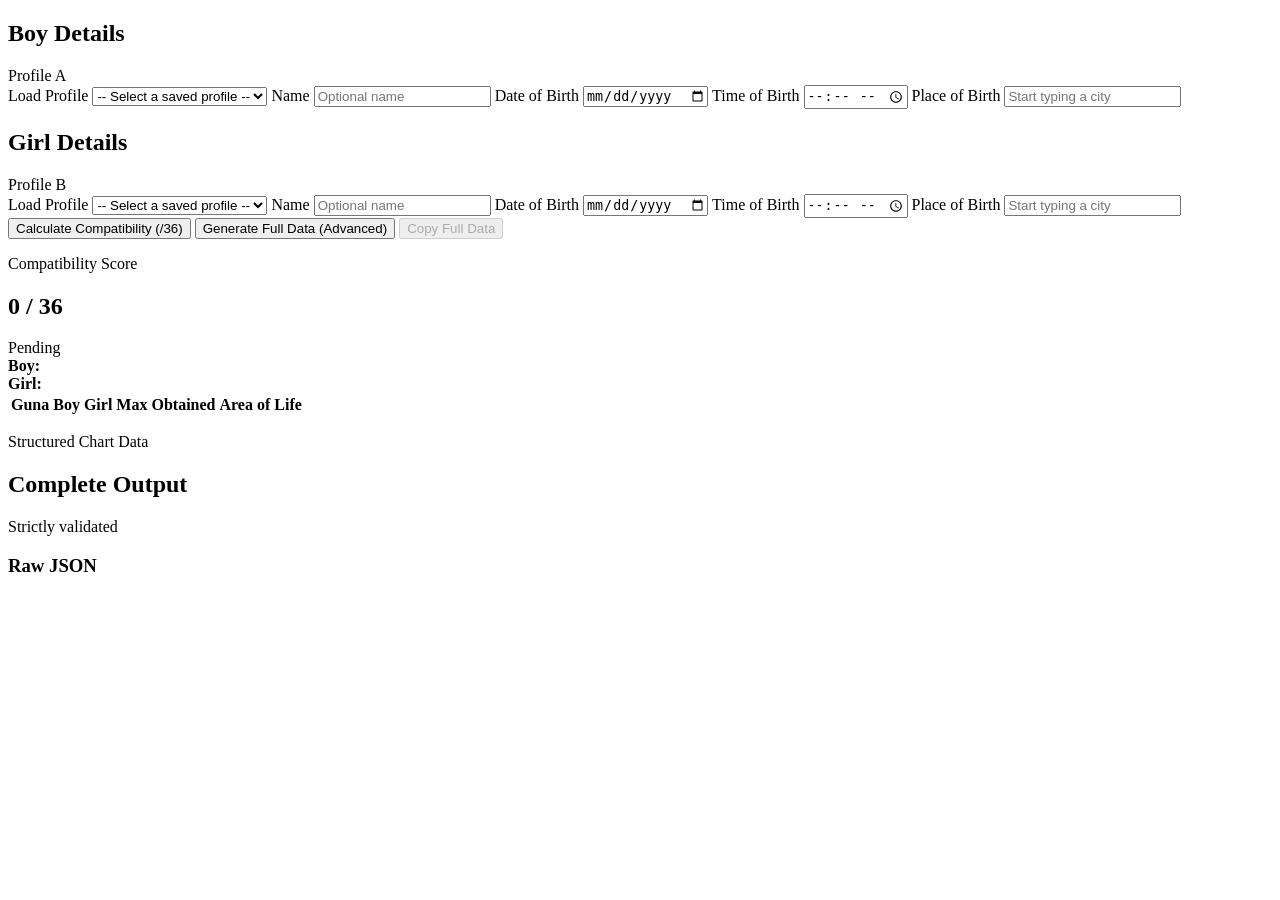
==== frontend/index.html @ 0ae7b87c "feat: implement Guna Milan compatibility engine and initialize backend services and frontend structu" ====
<!DOCTYPE html>
<html lang="en">
  <head>
    <meta charset="UTF-8" />
    <meta name="viewport" content="width=device-width, initial-scale=1.0" />
    <title>Kundali Compatibility Engine</title>
    <link rel="stylesheet" href="/assets/style.css" />
  </head>
  <body>
    <main class="page-shell">
      <section class="hero hidden">
      </section>

      <section class="grid-two">
        <article class="card person-card" data-person="boy">
          <div class="card-header">
            <h2>Boy Details</h2>
            <span class="pill">Profile A</span>
          </div>
          <label class="profile-select-field">
            <span>Load Profile</span>
            <select id="boy-profile-select">
              <option value="">-- Select a saved profile --</option>
            </select>
          </label>
          <label>
            <span>Name</span>
            <input type="text" id="boy-name" placeholder="Optional name" />
          </label>
          <label>
            <span>Date of Birth</span>
            <input type="date" id="boy-dob" required />
          </label>
          <label>
            <span>Time of Birth</span>
            <input type="time" id="boy-time" required />
          </label>
          <label class="place-field">
            <span>Place of Birth</span>
            <input type="text" id="boy-place" autocomplete="off" placeholder="Start typing a city" required />
            <div class="suggestions hidden" id="boy-suggestions"></div>
          </label>
        </article>

        <article class="card person-card" data-person="girl">
          <div class="card-header">
            <h2>Girl Details</h2>
            <span class="pill">Profile B</span>
          </div>
          <label class="profile-select-field">
            <span>Load Profile</span>
            <select id="girl-profile-select">
              <option value="">-- Select a saved profile --</option>
            </select>
          </label>
          <label>
            <span>Name</span>
            <input type="text" id="girl-name" placeholder="Optional name" />
          </label>
          <label>
            <span>Date of Birth</span>
            <input type="date" id="girl-dob" required />
          </label>
          <label>
            <span>Time of Birth</span>
            <input type="time" id="girl-time" required />
          </label>
          <label class="place-field">
            <span>Place of Birth</span>
            <input type="text" id="girl-place" autocomplete="off" placeholder="Start typing a city" required />
            <div class="suggestions hidden" id="girl-suggestions"></div>
          </label>
        </article>
      </section>

      <section class="card actions-card">
        <div class="button-row">
          <button id="calculate-btn" class="primary">Calculate Compatibility (/36)</button>
          <button id="full-data-btn" class="secondary">Generate Full Data (Advanced)</button>
          <button id="copy-btn" class="ghost" disabled>Copy Full Data</button>
        </div>
        <p id="status-message" class="status-message"></p>
      </section>

      <section id="compatibility-panel" class="card hidden">
        <div class="panel-header">
          <div>
            <p class="eyebrow">Compatibility Score</p>
            <h2 id="score-heading">0 / 36</h2>
          </div>
          <span id="verdict-pill" class="verdict-pill">Pending</span>
        </div>
        <div class="progress-track">
          <div id="score-progress" class="progress-bar"></div>
        </div>
        <div id="meta-summary-grid" class="meta-summary-grid hidden">
          <div class="meta-column" data-person="boy">
            <strong>Boy:</strong> <span id="boy-meta-text"></span>
          </div>
          <div class="meta-column" data-person="girl">
            <strong>Girl:</strong> <span id="girl-meta-text"></span>
          </div>
        </div>
        <div id="compatibility-warnings" class="warning-stack"></div>
        <div class="table-wrapper">
          <table>
            <thead>
              <tr>
                <th>Guna</th>
                <th>Boy</th>
                <th>Girl</th>
                <th>Max</th>
                <th>Obtained</th>
                <th>Area of Life</th>
              </tr>
            </thead>
            <tbody id="breakdown-body"></tbody>
          </table>
        </div>
      </section>

      <section id="full-data-panel" class="card hidden">
        <div class="panel-header">
          <div>
            <p class="eyebrow">Structured Chart Data</p>
            <h2>Complete Output</h2>
          </div>
          <span class="pill">Strictly validated</span>
        </div>
        <div id="full-data-content" class="result-grid"></div>
        <div class="json-preview">
          <div class="panel-header compact">
            <h3>Raw JSON</h3>
          </div>
          <pre id="json-output"></pre>
        </div>
      </section>
    </main>

    <script src="/assets/app.js" defer></script>
  </body>
</html>
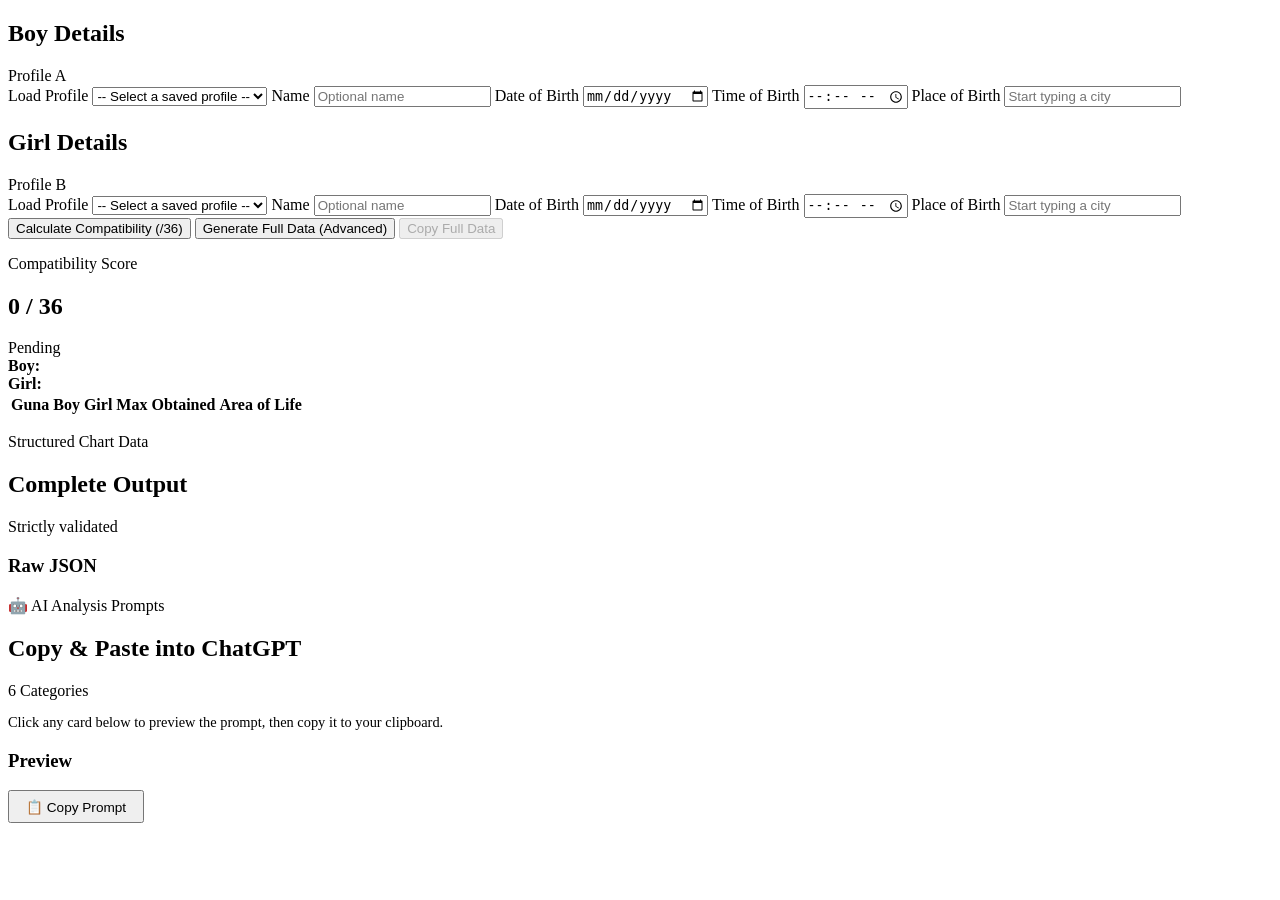
==== commit 6cc7a83c: "feat: implement AI prompt generator panel for automated Vedic astrology analysis" ====
--- a/frontend/index.html
+++ b/frontend/index.html
@@ -135,6 +135,25 @@
           <pre id="json-output"></pre>
         </div>
       </section>
+
+      <section id="ai-prompts-panel" class="card hidden">
+        <div class="panel-header">
+          <div>
+            <p class="eyebrow">🤖 AI Analysis Prompts</p>
+            <h2>Copy &amp; Paste into ChatGPT</h2>
+          </div>
+          <span class="pill">6 Categories</span>
+        </div>
+        <p class="muted" style="margin-bottom:1rem;font-size:0.9rem;">Click any card below to preview the prompt, then copy it to your clipboard.</p>
+        <div id="prompt-cards-grid" class="prompt-grid"></div>
+        <div id="prompt-preview-container" class="prompt-preview-container hidden">
+          <div class="prompt-preview-header">
+            <h3 id="prompt-preview-title">Preview</h3>
+            <button id="prompt-copy-btn" class="primary" style="padding:0.4rem 1rem;font-size:0.85rem;">📋 Copy Prompt</button>
+          </div>
+          <pre id="prompt-preview-text" class="prompt-preview-text"></pre>
+        </div>
+      </section>
     </main>
 
     <script src="/assets/app.js" defer></script>
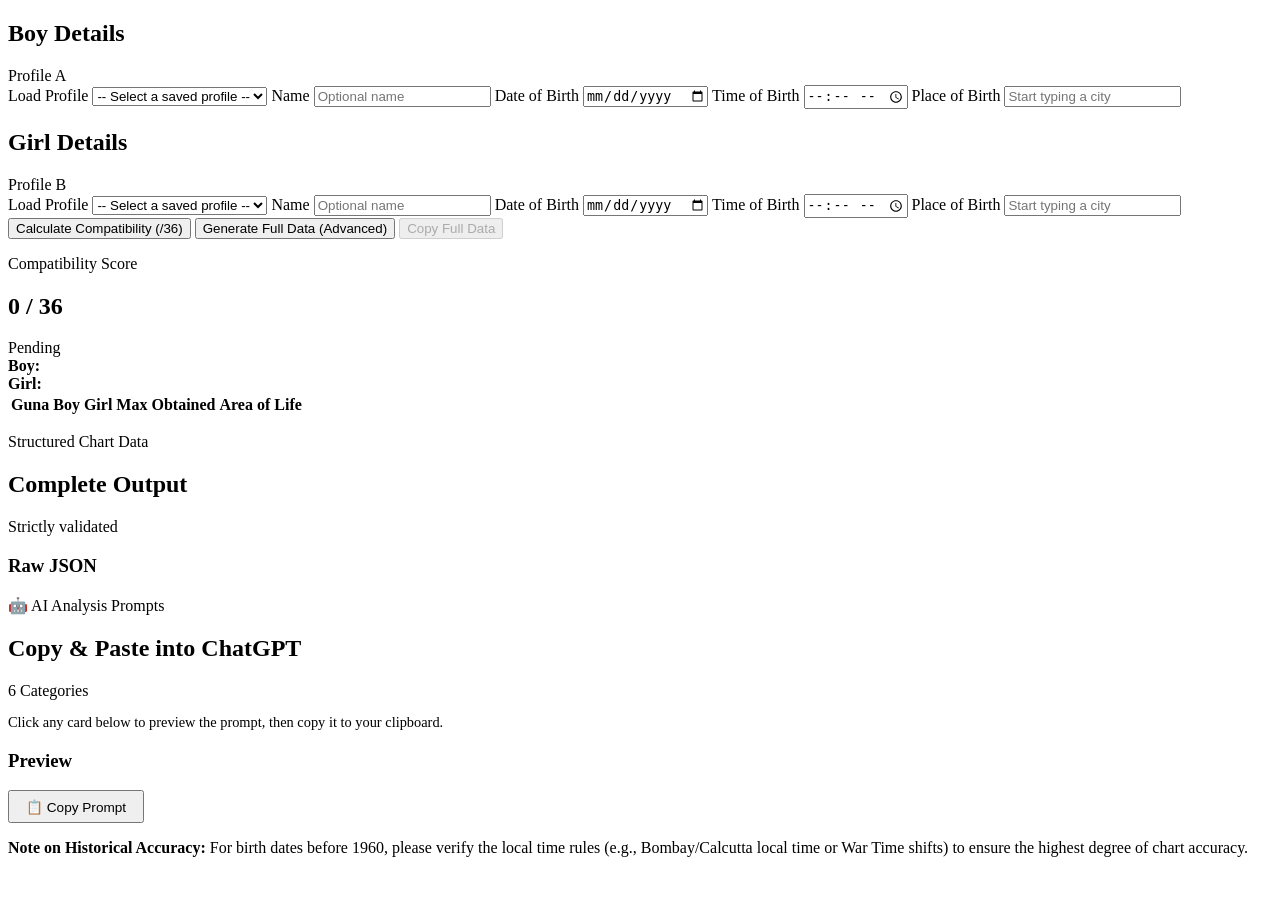
==== commit f9a43fbe: "feat: implement historical timezone resolution by passing birth timestamps to Google APIs and add ac" ====
--- a/frontend/index.html
+++ b/frontend/index.html
@@ -154,6 +154,9 @@
           <pre id="prompt-preview-text" class="prompt-preview-text"></pre>
         </div>
       </section>
+      <footer class="footer-disclaimer">
+        <p><strong>Note on Historical Accuracy:</strong> For birth dates before 1960, please verify the local time rules (e.g., Bombay/Calcutta local time or War Time shifts) to ensure the highest degree of chart accuracy.</p>
+      </footer>
     </main>
 
     <script src="/assets/app.js" defer></script>
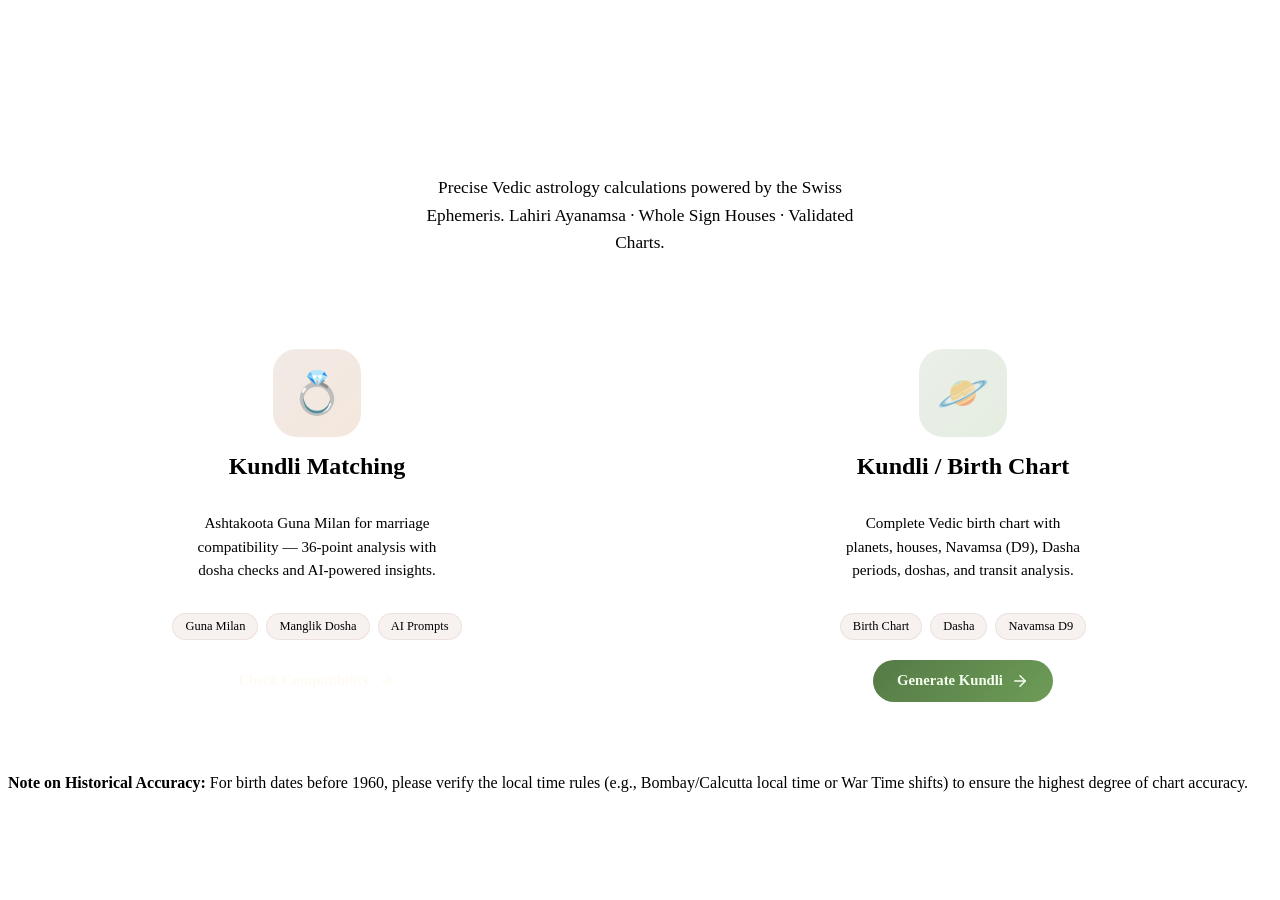
==== commit 717f27f5: "feat: implement single-person chart generation and add landing page for individual and compatibility" ====
--- a/frontend/index.html
+++ b/frontend/index.html
@@ -3,162 +3,230 @@
   <head>
     <meta charset="UTF-8" />
     <meta name="viewport" content="width=device-width, initial-scale=1.0" />
-    <title>Kundali Compatibility Engine</title>
+    <title>Kundali Engine — Vedic Astrology Tools</title>
+    <meta name="description" content="Professional Vedic astrology tools: Kundli Matching (Guna Milan) and Birth Chart (Kundli) generation with precise calculations." />
     <link rel="stylesheet" href="/assets/style.css" />
+    <style>
+      .landing-hero {
+        text-align: center;
+        padding: 48px 24px 20px;
+      }
+
+      .landing-hero h1 {
+        font-size: clamp(2rem, 5vw, 3.4rem);
+        line-height: 1.08;
+        margin-bottom: 14px;
+        background: linear-gradient(135deg, var(--primary-deep) 0%, var(--primary) 40%, #c47d42 100%);
+        -webkit-background-clip: text;
+        -webkit-text-fill-color: transparent;
+        background-clip: text;
+      }
+
+      .landing-hero p {
+        color: var(--muted);
+        font-size: 1.08rem;
+        max-width: 52ch;
+        margin: 0 auto;
+        line-height: 1.6;
+      }
+
+      .feature-grid {
+        display: grid;
+        grid-template-columns: repeat(2, minmax(0, 1fr));
+        gap: 28px;
+        margin-top: 36px;
+        margin-bottom: 40px;
+      }
+
+      .feature-card {
+        background: var(--surface);
+        border: 1px solid var(--line);
+        border-radius: var(--radius);
+        box-shadow: var(--shadow);
+        backdrop-filter: blur(18px);
+        padding: 36px 28px 32px;
+        text-align: center;
+        text-decoration: none;
+        color: inherit;
+        transition: transform 260ms cubic-bezier(0.22, 1, 0.36, 1),
+                    box-shadow 260ms cubic-bezier(0.22, 1, 0.36, 1),
+                    border-color 260ms ease;
+        display: flex;
+        flex-direction: column;
+        align-items: center;
+        gap: 16px;
+        position: relative;
+        overflow: hidden;
+      }
+
+      .feature-card::before {
+        content: '';
+        position: absolute;
+        inset: 0;
+        background: radial-gradient(circle at 50% 0%, rgba(141, 79, 45, 0.06), transparent 70%);
+        opacity: 0;
+        transition: opacity 300ms ease;
+      }
+
+      .feature-card:hover {
+        transform: translateY(-6px);
+        box-shadow: 0 32px 60px rgba(84, 52, 32, 0.18);
+        border-color: rgba(141, 79, 45, 0.28);
+      }
+
+      .feature-card:hover::before {
+        opacity: 1;
+      }
+
+      .feature-icon {
+        width: 88px;
+        height: 88px;
+        border-radius: 24px;
+        display: flex;
+        align-items: center;
+        justify-content: center;
+        font-size: 2.6rem;
+        position: relative;
+        z-index: 1;
+      }
+
+      .feature-card:nth-child(1) .feature-icon {
+        background: linear-gradient(135deg, rgba(141, 79, 45, 0.12) 0%, rgba(196, 125, 66, 0.18) 100%);
+      }
+
+      .feature-card:nth-child(2) .feature-icon {
+        background: linear-gradient(135deg, rgba(85, 122, 70, 0.12) 0%, rgba(110, 156, 87, 0.18) 100%);
+      }
+
+      .feature-card h2 {
+        font-size: 1.5rem;
+        margin: 0;
+        position: relative;
+        z-index: 1;
+      }
+
+      .feature-desc {
+        color: var(--muted);
+        font-size: 0.95rem;
+        line-height: 1.55;
+        max-width: 32ch;
+        position: relative;
+        z-index: 1;
+      }
+
+      .feature-cta {
+        display: inline-flex;
+        align-items: center;
+        gap: 8px;
+        padding: 12px 24px;
+        border-radius: 999px;
+        font-size: 0.92rem;
+        font-weight: 600;
+        margin-top: 4px;
+        transition: transform 200ms ease, box-shadow 200ms ease;
+        position: relative;
+        z-index: 1;
+      }
+
+      .feature-card:nth-child(1) .feature-cta {
+        background: linear-gradient(135deg, var(--primary) 0%, #b66b42 100%);
+        color: #fffaf2;
+      }
+
+      .feature-card:nth-child(2) .feature-cta {
+        background: linear-gradient(135deg, #557a46 0%, #6e9c57 100%);
+        color: #f5fff0;
+      }
+
+      .feature-card:hover .feature-cta {
+        transform: translateY(-1px);
+        box-shadow: 0 8px 20px rgba(84, 52, 32, 0.15);
+      }
+
+      .feature-cta svg {
+        transition: transform 200ms ease;
+      }
+
+      .feature-card:hover .feature-cta svg {
+        transform: translateX(3px);
+      }
+
+      .feature-tags {
+        display: flex;
+        flex-wrap: wrap;
+        gap: 8px;
+        justify-content: center;
+        position: relative;
+        z-index: 1;
+      }
+
+      .feature-tag {
+        padding: 5px 12px;
+        border-radius: 999px;
+        font-size: 0.78rem;
+        background: rgba(141, 79, 45, 0.07);
+        color: var(--muted);
+        border: 1px solid rgba(141, 79, 45, 0.1);
+      }
+
+      @media (max-width: 720px) {
+        .feature-grid {
+          grid-template-columns: 1fr;
+          gap: 20px;
+        }
+
+        .landing-hero {
+          padding: 32px 16px 12px;
+        }
+
+        .feature-card {
+          padding: 28px 20px 24px;
+        }
+      }
+    </style>
   </head>
   <body>
     <main class="page-shell">
-      <section class="hero hidden">
+      <section class="landing-hero">
+        <h1>Kundali Engine</h1>
+        <p>Precise Vedic astrology calculations powered by the Swiss Ephemeris. Lahiri Ayanamsa · Whole Sign Houses · Validated Charts.</p>
       </section>
 
-      <section class="grid-two">
-        <article class="card person-card" data-person="boy">
-          <div class="card-header">
-            <h2>Boy Details</h2>
-            <span class="pill">Profile A</span>
+      <section class="feature-grid">
+        <a href="/matching" class="feature-card" id="feature-matching">
+          <div class="feature-icon">💍</div>
+          <h2>Kundli Matching</h2>
+          <p class="feature-desc">Ashtakoota Guna Milan for marriage compatibility — 36-point analysis with dosha checks and AI-powered insights.</p>
+          <div class="feature-tags">
+            <span class="feature-tag">Guna Milan</span>
+            <span class="feature-tag">Manglik Dosha</span>
+            <span class="feature-tag">AI Prompts</span>
           </div>
-          <label class="profile-select-field">
-            <span>Load Profile</span>
-            <select id="boy-profile-select">
-              <option value="">-- Select a saved profile --</option>
-            </select>
-          </label>
-          <label>
-            <span>Name</span>
-            <input type="text" id="boy-name" placeholder="Optional name" />
-          </label>
-          <label>
-            <span>Date of Birth</span>
-            <input type="date" id="boy-dob" required />
-          </label>
-          <label>
-            <span>Time of Birth</span>
-            <input type="time" id="boy-time" required />
-          </label>
-          <label class="place-field">
-            <span>Place of Birth</span>
-            <input type="text" id="boy-place" autocomplete="off" placeholder="Start typing a city" required />
-            <div class="suggestions hidden" id="boy-suggestions"></div>
-          </label>
-        </article>
-
-        <article class="card person-card" data-person="girl">
-          <div class="card-header">
-            <h2>Girl Details</h2>
-            <span class="pill">Profile B</span>
+          <span class="feature-cta">
+            Check Compatibility
+            <svg width="18" height="18" viewBox="0 0 24 24" fill="none" stroke="currentColor" stroke-width="2" stroke-linecap="round" stroke-linejoin="round"><path d="M5 12h14"/><path d="m12 5 7 7-7 7"/></svg>
+          </span>
+        </a>
+
+        <a href="/kundli" class="feature-card" id="feature-kundli">
+          <div class="feature-icon">🪐</div>
+          <h2>Kundli / Birth Chart</h2>
+          <p class="feature-desc">Complete Vedic birth chart with planets, houses, Navamsa (D9), Dasha periods, doshas, and transit analysis.</p>
+          <div class="feature-tags">
+            <span class="feature-tag">Birth Chart</span>
+            <span class="feature-tag">Dasha</span>
+            <span class="feature-tag">Navamsa D9</span>
           </div>
-          <label class="profile-select-field">
-            <span>Load Profile</span>
-            <select id="girl-profile-select">
-              <option value="">-- Select a saved profile --</option>
-            </select>
-          </label>
-          <label>
-            <span>Name</span>
-            <input type="text" id="girl-name" placeholder="Optional name" />
-          </label>
-          <label>
-            <span>Date of Birth</span>
-            <input type="date" id="girl-dob" required />
-          </label>
-          <label>
-            <span>Time of Birth</span>
-            <input type="time" id="girl-time" required />
-          </label>
-          <label class="place-field">
-            <span>Place of Birth</span>
-            <input type="text" id="girl-place" autocomplete="off" placeholder="Start typing a city" required />
-            <div class="suggestions hidden" id="girl-suggestions"></div>
-          </label>
-        </article>
+          <span class="feature-cta">
+            Generate Kundli
+            <svg width="18" height="18" viewBox="0 0 24 24" fill="none" stroke="currentColor" stroke-width="2" stroke-linecap="round" stroke-linejoin="round"><path d="M5 12h14"/><path d="m12 5 7 7-7 7"/></svg>
+          </span>
+        </a>
       </section>
 
-      <section class="card actions-card">
-        <div class="button-row">
-          <button id="calculate-btn" class="primary">Calculate Compatibility (/36)</button>
-          <button id="full-data-btn" class="secondary">Generate Full Data (Advanced)</button>
-          <button id="copy-btn" class="ghost" disabled>Copy Full Data</button>
-        </div>
-        <p id="status-message" class="status-message"></p>
-      </section>
-
-      <section id="compatibility-panel" class="card hidden">
-        <div class="panel-header">
-          <div>
-            <p class="eyebrow">Compatibility Score</p>
-            <h2 id="score-heading">0 / 36</h2>
-          </div>
-          <span id="verdict-pill" class="verdict-pill">Pending</span>
-        </div>
-        <div class="progress-track">
-          <div id="score-progress" class="progress-bar"></div>
-        </div>
-        <div id="meta-summary-grid" class="meta-summary-grid hidden">
-          <div class="meta-column" data-person="boy">
-            <strong>Boy:</strong> <span id="boy-meta-text"></span>
-          </div>
-          <div class="meta-column" data-person="girl">
-            <strong>Girl:</strong> <span id="girl-meta-text"></span>
-          </div>
-        </div>
-        <div id="compatibility-warnings" class="warning-stack"></div>
-        <div class="table-wrapper">
-          <table>
-            <thead>
-              <tr>
-                <th>Guna</th>
-                <th>Boy</th>
-                <th>Girl</th>
-                <th>Max</th>
-                <th>Obtained</th>
-                <th>Area of Life</th>
-              </tr>
-            </thead>
-            <tbody id="breakdown-body"></tbody>
-          </table>
-        </div>
-      </section>
-
-      <section id="full-data-panel" class="card hidden">
-        <div class="panel-header">
-          <div>
-            <p class="eyebrow">Structured Chart Data</p>
-            <h2>Complete Output</h2>
-          </div>
-          <span class="pill">Strictly validated</span>
-        </div>
-        <div id="full-data-content" class="result-grid"></div>
-        <div class="json-preview">
-          <div class="panel-header compact">
-            <h3>Raw JSON</h3>
-          </div>
-          <pre id="json-output"></pre>
-        </div>
-      </section>
-
-      <section id="ai-prompts-panel" class="card hidden">
-        <div class="panel-header">
-          <div>
-            <p class="eyebrow">🤖 AI Analysis Prompts</p>
-            <h2>Copy &amp; Paste into ChatGPT</h2>
-          </div>
-          <span class="pill">6 Categories</span>
-        </div>
-        <p class="muted" style="margin-bottom:1rem;font-size:0.9rem;">Click any card below to preview the prompt, then copy it to your clipboard.</p>
-        <div id="prompt-cards-grid" class="prompt-grid"></div>
-        <div id="prompt-preview-container" class="prompt-preview-container hidden">
-          <div class="prompt-preview-header">
-            <h3 id="prompt-preview-title">Preview</h3>
-            <button id="prompt-copy-btn" class="primary" style="padding:0.4rem 1rem;font-size:0.85rem;">📋 Copy Prompt</button>
-          </div>
-          <pre id="prompt-preview-text" class="prompt-preview-text"></pre>
-        </div>
-      </section>
       <footer class="footer-disclaimer">
         <p><strong>Note on Historical Accuracy:</strong> For birth dates before 1960, please verify the local time rules (e.g., Bombay/Calcutta local time or War Time shifts) to ensure the highest degree of chart accuracy.</p>
       </footer>
     </main>
-
-    <script src="/assets/app.js" defer></script>
   </body>
 </html>
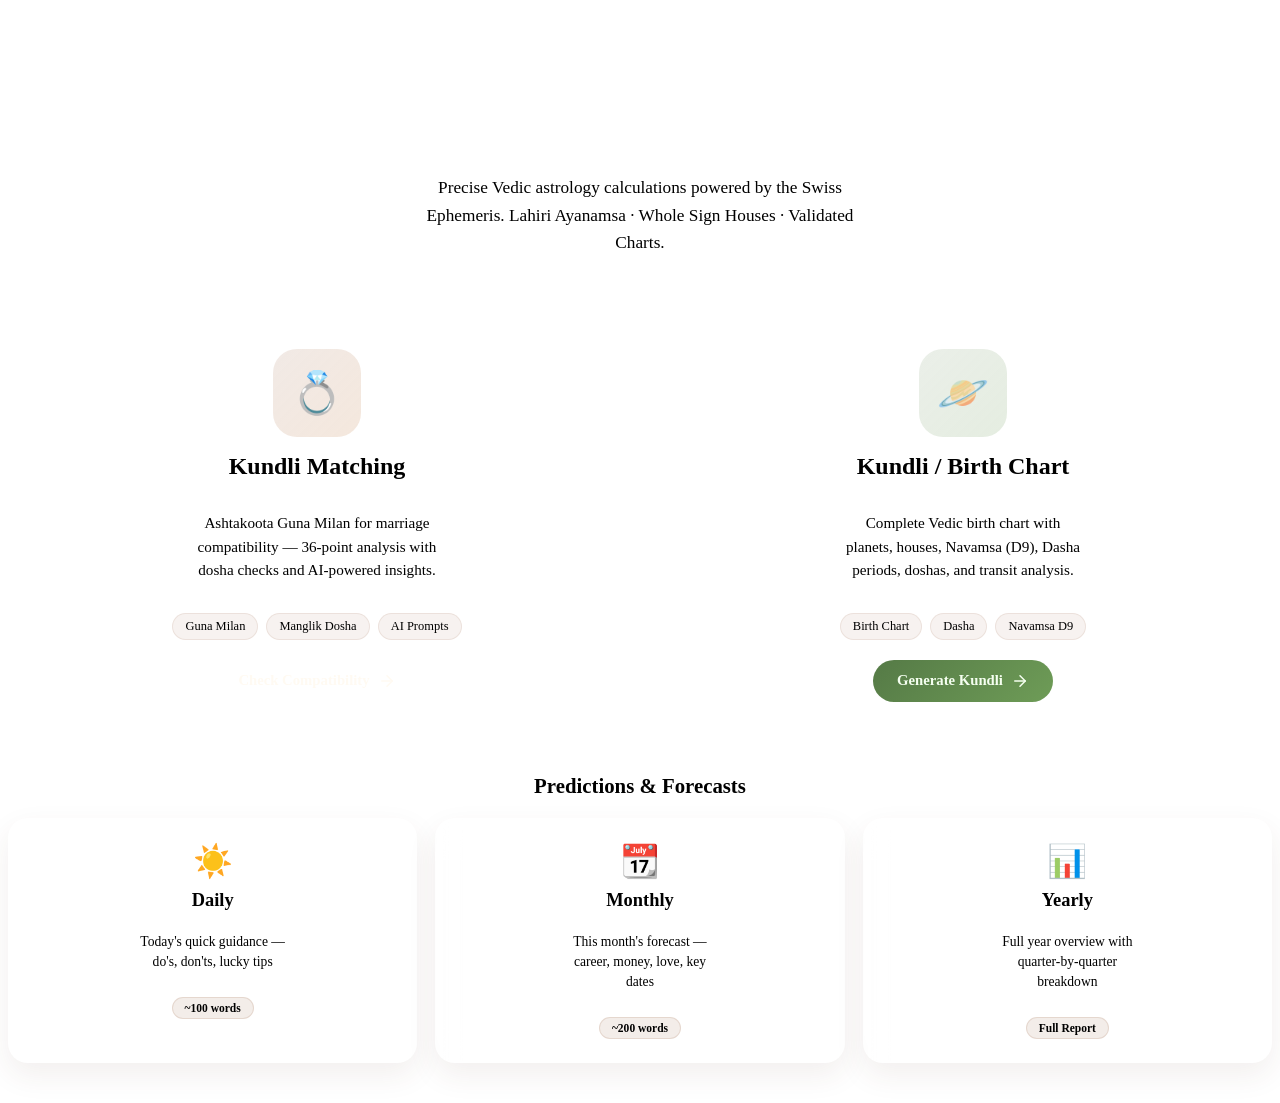
==== commit 7221768f: "feat: add daily, monthly, and yearly forecast pages with shared prediction logic and updated backend" ====
--- a/frontend/index.html
+++ b/frontend/index.html
@@ -128,12 +128,12 @@
         z-index: 1;
       }
 
-      .feature-card:nth-child(1) .feature-cta {
+      .cta-matching {
         background: linear-gradient(135deg, var(--primary) 0%, #b66b42 100%);
         color: #fffaf2;
       }
 
-      .feature-card:nth-child(2) .feature-cta {
+      .cta-kundli {
         background: linear-gradient(135deg, #557a46 0%, #6e9c57 100%);
         color: #f5fff0;
       }
@@ -169,18 +169,100 @@
         border: 1px solid rgba(141, 79, 45, 0.1);
       }
 
+      /* Predictions Section */
+      .predictions-section {
+        margin-top: 16px;
+        margin-bottom: 40px;
+      }
+
+      .section-heading {
+        text-align: center;
+        font-size: 1.3rem;
+        color: var(--text);
+        margin-bottom: 20px;
+      }
+
+      .predictions-grid {
+        display: grid;
+        grid-template-columns: repeat(3, 1fr);
+        gap: 18px;
+      }
+
+      .pred-card {
+        background: var(--surface);
+        border: 1px solid var(--line);
+        border-radius: 20px;
+        box-shadow: 0 12px 30px rgba(84, 52, 32, 0.08);
+        backdrop-filter: blur(18px);
+        padding: 24px 20px;
+        text-align: center;
+        text-decoration: none;
+        color: inherit;
+        display: flex;
+        flex-direction: column;
+        align-items: center;
+        gap: 8px;
+        transition: transform 240ms cubic-bezier(0.22, 1, 0.36, 1),
+                    box-shadow 240ms cubic-bezier(0.22, 1, 0.36, 1),
+                    border-color 240ms ease;
+      }
+
+      .pred-card:hover {
+        transform: translateY(-5px);
+        box-shadow: 0 24px 48px rgba(84, 52, 32, 0.14);
+        border-color: rgba(141, 79, 45, 0.24);
+      }
+
+      .pred-icon {
+        font-size: 2rem;
+        margin-bottom: 2px;
+      }
+
+      .pred-card h3 {
+        font-size: 1.15rem;
+        margin: 0;
+      }
+
+      .pred-card p {
+        font-size: 0.85rem;
+        color: var(--muted);
+        line-height: 1.45;
+        max-width: 22ch;
+      }
+
+      .pred-badge {
+        display: inline-block;
+        padding: 4px 12px;
+        border-radius: 999px;
+        font-size: 0.72rem;
+        font-weight: 600;
+        background: rgba(141, 79, 45, 0.1);
+        color: var(--primary);
+        border: 1px solid rgba(141, 79, 45, 0.14);
+        margin-top: 4px;
+      }
+
       @media (max-width: 720px) {
         .feature-grid {
           grid-template-columns: 1fr;
           gap: 20px;
         }
 
+        .predictions-grid {
+          grid-template-columns: 1fr;
+          gap: 14px;
+        }
+
         .landing-hero {
           padding: 32px 16px 12px;
         }
 
         .feature-card {
           padding: 28px 20px 24px;
+        }
+
+        .pred-card {
+          padding: 20px 16px;
         }
       }
     </style>
@@ -202,7 +284,7 @@
             <span class="feature-tag">Manglik Dosha</span>
             <span class="feature-tag">AI Prompts</span>
           </div>
-          <span class="feature-cta">
+          <span class="feature-cta cta-matching">
             Check Compatibility
             <svg width="18" height="18" viewBox="0 0 24 24" fill="none" stroke="currentColor" stroke-width="2" stroke-linecap="round" stroke-linejoin="round"><path d="M5 12h14"/><path d="m12 5 7 7-7 7"/></svg>
           </span>
@@ -217,16 +299,38 @@
             <span class="feature-tag">Dasha</span>
             <span class="feature-tag">Navamsa D9</span>
           </div>
-          <span class="feature-cta">
+          <span class="feature-cta cta-kundli">
             Generate Kundli
             <svg width="18" height="18" viewBox="0 0 24 24" fill="none" stroke="currentColor" stroke-width="2" stroke-linecap="round" stroke-linejoin="round"><path d="M5 12h14"/><path d="m12 5 7 7-7 7"/></svg>
           </span>
         </a>
       </section>
 
-      <footer class="footer-disclaimer">
-        <p><strong>Note on Historical Accuracy:</strong> For birth dates before 1960, please verify the local time rules (e.g., Bombay/Calcutta local time or War Time shifts) to ensure the highest degree of chart accuracy.</p>
-      </footer>
+      <section class="predictions-section">
+        <h2 class="section-heading">Predictions & Forecasts</h2>
+        <div class="predictions-grid">
+          <a href="/daily" class="pred-card" id="pred-daily">
+            <div class="pred-icon">☀️</div>
+            <h3>Daily</h3>
+            <p>Today's quick guidance — do's, don'ts, lucky tips</p>
+            <span class="pred-badge">~100 words</span>
+          </a>
+          <a href="/monthly" class="pred-card" id="pred-monthly">
+            <div class="pred-icon">📆</div>
+            <h3>Monthly</h3>
+            <p>This month's forecast — career, money, love, key dates</p>
+            <span class="pred-badge">~200 words</span>
+          </a>
+          <a href="/yearly" class="pred-card" id="pred-yearly">
+            <div class="pred-icon">📊</div>
+            <h3>Yearly</h3>
+            <p>Full year overview with quarter-by-quarter breakdown</p>
+            <span class="pred-badge">Full Report</span>
+          </a>
+        </div>
+      </section>
+
+
     </main>
   </body>
 </html>
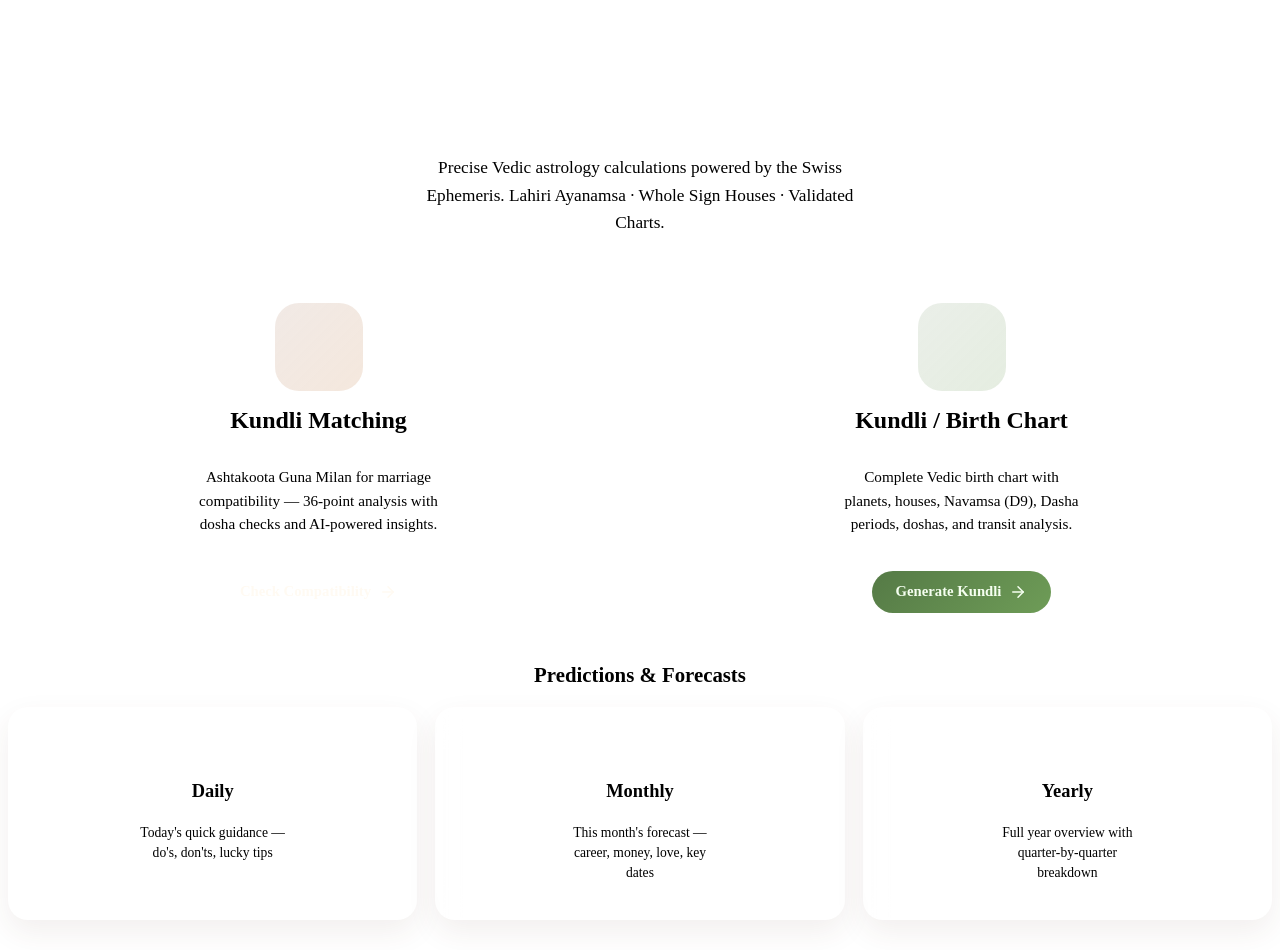
==== commit 6ee8957a: "style: update brand name to astro.amberbisht.me and replace nav icon with custom SVG" ====
--- a/frontend/index.html
+++ b/frontend/index.html
@@ -1,336 +1,341 @@
 <!DOCTYPE html>
 <html lang="en">
-  <head>
-    <meta charset="UTF-8" />
-    <meta name="viewport" content="width=device-width, initial-scale=1.0" />
-    <title>Kundali Engine — Vedic Astrology Tools</title>
-    <meta name="description" content="Professional Vedic astrology tools: Kundli Matching (Guna Milan) and Birth Chart (Kundli) generation with precise calculations." />
-    <link rel="stylesheet" href="/assets/style.css" />
-    <style>
+
+<head>
+  <meta charset="UTF-8" />
+  <meta name="viewport" content="width=device-width, initial-scale=1.0" />
+  <title>astro.amberbisht.me — Vedic Astrology Tools</title>
+  <meta name="description"
+    content="Professional Vedic astrology tools: Kundli Matching (Guna Milan) and Birth Chart (Kundli) generation with precise calculations." />
+  <link rel="stylesheet" href="/assets/style.css" />
+  <style>
+    .landing-hero {
+      text-align: center;
+      padding: 28px 24px 10px;
+    }
+
+    .landing-hero h1 {
+      font-size: clamp(2rem, 5vw, 3.4rem);
+      line-height: 1.08;
+      margin-bottom: 14px;
+      background: linear-gradient(135deg, var(--primary-deep) 0%, var(--primary) 40%, #c47d42 100%);
+      -webkit-background-clip: text;
+      -webkit-text-fill-color: transparent;
+      background-clip: text;
+    }
+
+    .landing-hero p {
+      color: var(--muted);
+      font-size: 1.08rem;
+      max-width: 52ch;
+      margin: 0 auto;
+      line-height: 1.6;
+    }
+
+    .feature-grid {
+      display: grid;
+      grid-template-columns: repeat(2, minmax(0, 1fr));
+      gap: 22px;
+      margin-top: 20px;
+      margin-bottom: 18px;
+    }
+
+    .feature-card {
+      background: var(--surface);
+      border: 1px solid var(--line);
+      border-radius: var(--radius);
+      box-shadow: var(--shadow);
+      backdrop-filter: blur(18px);
+      padding: 36px 28px 32px;
+      text-align: center;
+      text-decoration: none;
+      color: inherit;
+      transition: transform 260ms cubic-bezier(0.22, 1, 0.36, 1),
+        box-shadow 260ms cubic-bezier(0.22, 1, 0.36, 1),
+        border-color 260ms ease;
+      display: flex;
+      flex-direction: column;
+      align-items: center;
+      gap: 16px;
+      position: relative;
+      overflow: hidden;
+    }
+
+    .feature-card::before {
+      content: '';
+      position: absolute;
+      inset: 0;
+      background: radial-gradient(circle at 50% 0%, rgba(141, 79, 45, 0.06), transparent 70%);
+      opacity: 0;
+      transition: opacity 300ms ease;
+    }
+
+    .feature-card:hover {
+      transform: translateY(-6px);
+      box-shadow: 0 32px 60px rgba(84, 52, 32, 0.18);
+      border-color: rgba(141, 79, 45, 0.28);
+    }
+
+    .feature-card:hover::before {
+      opacity: 1;
+    }
+
+    .feature-icon {
+      width: 88px;
+      height: 88px;
+      border-radius: 24px;
+      display: flex;
+      align-items: center;
+      justify-content: center;
+      font-size: 2.6rem;
+      position: relative;
+      z-index: 1;
+    }
+
+    .feature-card:nth-child(1) .feature-icon {
+      background: linear-gradient(135deg, rgba(141, 79, 45, 0.12) 0%, rgba(196, 125, 66, 0.18) 100%);
+    }
+
+    .feature-card:nth-child(2) .feature-icon {
+      background: linear-gradient(135deg, rgba(85, 122, 70, 0.12) 0%, rgba(110, 156, 87, 0.18) 100%);
+    }
+
+    .feature-card h2 {
+      font-size: 1.5rem;
+      margin: 0;
+      position: relative;
+      z-index: 1;
+    }
+
+    .feature-desc {
+      color: var(--muted);
+      font-size: 0.95rem;
+      line-height: 1.55;
+      max-width: 32ch;
+      position: relative;
+      z-index: 1;
+    }
+
+    .feature-cta {
+      display: inline-flex;
+      align-items: center;
+      gap: 8px;
+      padding: 12px 24px;
+      border-radius: 999px;
+      font-size: 0.92rem;
+      font-weight: 600;
+      margin-top: 4px;
+      transition: transform 200ms ease, box-shadow 200ms ease;
+      position: relative;
+      z-index: 1;
+    }
+
+    .cta-matching {
+      background: linear-gradient(135deg, var(--primary) 0%, #b66b42 100%);
+      color: #fffaf2;
+    }
+
+    .cta-kundli {
+      background: linear-gradient(135deg, #557a46 0%, #6e9c57 100%);
+      color: #f5fff0;
+    }
+
+    .feature-card:hover .feature-cta {
+      transform: translateY(-1px);
+      box-shadow: 0 8px 20px rgba(84, 52, 32, 0.15);
+    }
+
+    .feature-cta svg {
+      transition: transform 200ms ease;
+    }
+
+    .feature-card:hover .feature-cta svg {
+      transform: translateX(3px);
+    }
+
+    .feature-tags {
+      display: flex;
+      flex-wrap: wrap;
+      gap: 8px;
+      justify-content: center;
+      position: relative;
+      z-index: 1;
+    }
+
+    .feature-tag {
+      padding: 5px 12px;
+      border-radius: 999px;
+      font-size: 0.78rem;
+      background: rgba(141, 79, 45, 0.07);
+      color: var(--muted);
+      border: 1px solid rgba(141, 79, 45, 0.1);
+    }
+
+    /* Predictions Section */
+    .predictions-section {
+      margin-top: 0;
+      margin-bottom: 30px;
+    }
+
+    .section-heading {
+      text-align: center;
+      font-size: 1.3rem;
+      color: var(--text);
+      margin-bottom: 20px;
+    }
+
+    .predictions-grid {
+      display: grid;
+      grid-template-columns: repeat(3, 1fr);
+      gap: 18px;
+    }
+
+    .pred-card {
+      background: var(--surface);
+      border: 1px solid var(--line);
+      border-radius: 20px;
+      box-shadow: 0 12px 30px rgba(84, 52, 32, 0.08);
+      backdrop-filter: blur(18px);
+      padding: 24px 20px;
+      text-align: center;
+      text-decoration: none;
+      color: inherit;
+      display: flex;
+      flex-direction: column;
+      align-items: center;
+      gap: 8px;
+      transition: transform 240ms cubic-bezier(0.22, 1, 0.36, 1),
+        box-shadow 240ms cubic-bezier(0.22, 1, 0.36, 1),
+        border-color 240ms ease;
+    }
+
+    .pred-card:hover {
+      transform: translateY(-5px);
+      box-shadow: 0 24px 48px rgba(84, 52, 32, 0.14);
+      border-color: rgba(141, 79, 45, 0.24);
+    }
+
+    .pred-icon {
+      font-size: 2rem;
+      margin-bottom: 2px;
+    }
+
+    .pred-card h3 {
+      font-size: 1.15rem;
+      margin: 0;
+    }
+
+    .pred-card p {
+      font-size: 0.85rem;
+      color: var(--muted);
+      line-height: 1.45;
+      max-width: 22ch;
+    }
+
+    .pred-badge {
+      display: inline-block;
+      padding: 4px 12px;
+      border-radius: 999px;
+      font-size: 0.72rem;
+      font-weight: 600;
+      background: rgba(141, 79, 45, 0.1);
+      color: var(--primary);
+      border: 1px solid rgba(141, 79, 45, 0.14);
+      margin-top: 4px;
+    }
+
+    @media (max-width: 720px) {
+      .feature-grid {
+        grid-template-columns: 1fr;
+        gap: 20px;
+      }
+
+      .predictions-grid {
+        grid-template-columns: 1fr;
+        gap: 14px;
+      }
+
       .landing-hero {
-        text-align: center;
-        padding: 48px 24px 20px;
-      }
-
-      .landing-hero h1 {
-        font-size: clamp(2rem, 5vw, 3.4rem);
-        line-height: 1.08;
-        margin-bottom: 14px;
-        background: linear-gradient(135deg, var(--primary-deep) 0%, var(--primary) 40%, #c47d42 100%);
-        -webkit-background-clip: text;
-        -webkit-text-fill-color: transparent;
-        background-clip: text;
-      }
-
-      .landing-hero p {
-        color: var(--muted);
-        font-size: 1.08rem;
-        max-width: 52ch;
-        margin: 0 auto;
-        line-height: 1.6;
-      }
-
-      .feature-grid {
-        display: grid;
-        grid-template-columns: repeat(2, minmax(0, 1fr));
-        gap: 28px;
-        margin-top: 36px;
-        margin-bottom: 40px;
+        padding: 20px 16px 8px;
       }
 
       .feature-card {
-        background: var(--surface);
-        border: 1px solid var(--line);
-        border-radius: var(--radius);
-        box-shadow: var(--shadow);
-        backdrop-filter: blur(18px);
-        padding: 36px 28px 32px;
-        text-align: center;
-        text-decoration: none;
-        color: inherit;
-        transition: transform 260ms cubic-bezier(0.22, 1, 0.36, 1),
-                    box-shadow 260ms cubic-bezier(0.22, 1, 0.36, 1),
-                    border-color 260ms ease;
-        display: flex;
-        flex-direction: column;
-        align-items: center;
-        gap: 16px;
-        position: relative;
-        overflow: hidden;
-      }
-
-      .feature-card::before {
-        content: '';
-        position: absolute;
-        inset: 0;
-        background: radial-gradient(circle at 50% 0%, rgba(141, 79, 45, 0.06), transparent 70%);
-        opacity: 0;
-        transition: opacity 300ms ease;
-      }
-
-      .feature-card:hover {
-        transform: translateY(-6px);
-        box-shadow: 0 32px 60px rgba(84, 52, 32, 0.18);
-        border-color: rgba(141, 79, 45, 0.28);
-      }
-
-      .feature-card:hover::before {
-        opacity: 1;
-      }
-
-      .feature-icon {
-        width: 88px;
-        height: 88px;
-        border-radius: 24px;
-        display: flex;
-        align-items: center;
-        justify-content: center;
-        font-size: 2.6rem;
-        position: relative;
-        z-index: 1;
-      }
-
-      .feature-card:nth-child(1) .feature-icon {
-        background: linear-gradient(135deg, rgba(141, 79, 45, 0.12) 0%, rgba(196, 125, 66, 0.18) 100%);
-      }
-
-      .feature-card:nth-child(2) .feature-icon {
-        background: linear-gradient(135deg, rgba(85, 122, 70, 0.12) 0%, rgba(110, 156, 87, 0.18) 100%);
-      }
-
-      .feature-card h2 {
-        font-size: 1.5rem;
-        margin: 0;
-        position: relative;
-        z-index: 1;
-      }
-
-      .feature-desc {
-        color: var(--muted);
-        font-size: 0.95rem;
-        line-height: 1.55;
-        max-width: 32ch;
-        position: relative;
-        z-index: 1;
-      }
-
-      .feature-cta {
-        display: inline-flex;
-        align-items: center;
-        gap: 8px;
-        padding: 12px 24px;
-        border-radius: 999px;
-        font-size: 0.92rem;
-        font-weight: 600;
-        margin-top: 4px;
-        transition: transform 200ms ease, box-shadow 200ms ease;
-        position: relative;
-        z-index: 1;
-      }
-
-      .cta-matching {
-        background: linear-gradient(135deg, var(--primary) 0%, #b66b42 100%);
-        color: #fffaf2;
-      }
-
-      .cta-kundli {
-        background: linear-gradient(135deg, #557a46 0%, #6e9c57 100%);
-        color: #f5fff0;
-      }
-
-      .feature-card:hover .feature-cta {
-        transform: translateY(-1px);
-        box-shadow: 0 8px 20px rgba(84, 52, 32, 0.15);
-      }
-
-      .feature-cta svg {
-        transition: transform 200ms ease;
-      }
-
-      .feature-card:hover .feature-cta svg {
-        transform: translateX(3px);
-      }
-
-      .feature-tags {
-        display: flex;
-        flex-wrap: wrap;
-        gap: 8px;
-        justify-content: center;
-        position: relative;
-        z-index: 1;
-      }
-
-      .feature-tag {
-        padding: 5px 12px;
-        border-radius: 999px;
-        font-size: 0.78rem;
-        background: rgba(141, 79, 45, 0.07);
-        color: var(--muted);
-        border: 1px solid rgba(141, 79, 45, 0.1);
-      }
-
-      /* Predictions Section */
-      .predictions-section {
-        margin-top: 16px;
-        margin-bottom: 40px;
-      }
-
-      .section-heading {
-        text-align: center;
-        font-size: 1.3rem;
-        color: var(--text);
-        margin-bottom: 20px;
-      }
-
-      .predictions-grid {
-        display: grid;
-        grid-template-columns: repeat(3, 1fr);
-        gap: 18px;
+        padding: 28px 20px 24px;
       }
 
       .pred-card {
-        background: var(--surface);
-        border: 1px solid var(--line);
-        border-radius: 20px;
-        box-shadow: 0 12px 30px rgba(84, 52, 32, 0.08);
-        backdrop-filter: blur(18px);
-        padding: 24px 20px;
-        text-align: center;
-        text-decoration: none;
-        color: inherit;
-        display: flex;
-        flex-direction: column;
-        align-items: center;
-        gap: 8px;
-        transition: transform 240ms cubic-bezier(0.22, 1, 0.36, 1),
-                    box-shadow 240ms cubic-bezier(0.22, 1, 0.36, 1),
-                    border-color 240ms ease;
-      }
-
-      .pred-card:hover {
-        transform: translateY(-5px);
-        box-shadow: 0 24px 48px rgba(84, 52, 32, 0.14);
-        border-color: rgba(141, 79, 45, 0.24);
-      }
-
-      .pred-icon {
-        font-size: 2rem;
-        margin-bottom: 2px;
-      }
-
-      .pred-card h3 {
-        font-size: 1.15rem;
-        margin: 0;
-      }
-
-      .pred-card p {
-        font-size: 0.85rem;
-        color: var(--muted);
-        line-height: 1.45;
-        max-width: 22ch;
-      }
-
-      .pred-badge {
-        display: inline-block;
-        padding: 4px 12px;
-        border-radius: 999px;
-        font-size: 0.72rem;
-        font-weight: 600;
-        background: rgba(141, 79, 45, 0.1);
-        color: var(--primary);
-        border: 1px solid rgba(141, 79, 45, 0.14);
-        margin-top: 4px;
-      }
-
-      @media (max-width: 720px) {
-        .feature-grid {
-          grid-template-columns: 1fr;
-          gap: 20px;
-        }
-
-        .predictions-grid {
-          grid-template-columns: 1fr;
-          gap: 14px;
-        }
-
-        .landing-hero {
-          padding: 32px 16px 12px;
-        }
-
-        .feature-card {
-          padding: 28px 20px 24px;
-        }
-
-        .pred-card {
-          padding: 20px 16px;
-        }
-      }
-    </style>
-  </head>
-  <body>
-    <main class="page-shell">
-      <section class="landing-hero">
-        <h1>Kundali Engine</h1>
-        <p>Precise Vedic astrology calculations powered by the Swiss Ephemeris. Lahiri Ayanamsa · Whole Sign Houses · Validated Charts.</p>
-      </section>
-
-      <section class="feature-grid">
-        <a href="/matching" class="feature-card" id="feature-matching">
-          <div class="feature-icon">💍</div>
-          <h2>Kundli Matching</h2>
-          <p class="feature-desc">Ashtakoota Guna Milan for marriage compatibility — 36-point analysis with dosha checks and AI-powered insights.</p>
-          <div class="feature-tags">
-            <span class="feature-tag">Guna Milan</span>
-            <span class="feature-tag">Manglik Dosha</span>
-            <span class="feature-tag">AI Prompts</span>
-          </div>
-          <span class="feature-cta cta-matching">
-            Check Compatibility
-            <svg width="18" height="18" viewBox="0 0 24 24" fill="none" stroke="currentColor" stroke-width="2" stroke-linecap="round" stroke-linejoin="round"><path d="M5 12h14"/><path d="m12 5 7 7-7 7"/></svg>
-          </span>
+        padding: 20px 16px;
+      }
+    }
+  </style>
+  <script src="https://accounts.google.com/gsi/client" async defer></script>
+</head>
+
+<body>
+  <main class="page-shell">
+    <nav class="navbar" id="app-navbar"></nav>
+    <section class="landing-hero">
+      <h1>astro.amberbisht.me</h1>
+      <p>Precise Vedic astrology calculations powered by the Swiss Ephemeris. Lahiri Ayanamsa · Whole Sign Houses ·
+        Validated Charts.</p>
+    </section>
+
+    <section class="feature-grid">
+      <a href="/matching" class="feature-card" id="feature-matching">
+        <div class="feature-icon"><svg width="40" height="40" viewBox="0 0 24 24" fill="none" stroke="var(--primary)" stroke-width="1.5" stroke-linecap="round" stroke-linejoin="round"><path d="M8.5 2L12 5.5 15.5 2"/><path d="M12 5.5L8.5 9 12 22 15.5 9 12 5.5z"/><circle cx="12" cy="14" r="7"/></svg></div>
+        <h2>Kundli Matching</h2>
+        <p class="feature-desc">Ashtakoota Guna Milan for marriage compatibility — 36-point analysis with dosha checks
+          and AI-powered insights.</p>
+        <span class="feature-cta cta-matching">
+          Check Compatibility
+          <svg width="18" height="18" viewBox="0 0 24 24" fill="none" stroke="currentColor" stroke-width="2"
+            stroke-linecap="round" stroke-linejoin="round">
+            <path d="M5 12h14" />
+            <path d="m12 5 7 7-7 7" />
+          </svg>
+        </span>
+      </a>
+
+      <a href="/kundli" class="feature-card" id="feature-kundli">
+        <div class="feature-icon"><svg width="40" height="40" viewBox="0 0 24 24" fill="none" stroke="var(--success)" stroke-width="1.5" stroke-linecap="round" stroke-linejoin="round"><circle cx="12" cy="12" r="5"/><ellipse cx="12" cy="12" rx="11" ry="4" transform="rotate(-30 12 12)"/><circle cx="7" cy="7" r="1" fill="var(--success)"/><circle cx="18" cy="16" r="0.7" fill="var(--success)"/></svg></div>
+        <h2>Kundli / Birth Chart</h2>
+        <p class="feature-desc">Complete Vedic birth chart with planets, houses, Navamsa (D9), Dasha periods, doshas,
+          and transit analysis.</p>
+        <span class="feature-cta cta-kundli">
+          Generate Kundli
+          <svg width="18" height="18" viewBox="0 0 24 24" fill="none" stroke="currentColor" stroke-width="2"
+            stroke-linecap="round" stroke-linejoin="round">
+            <path d="M5 12h14" />
+            <path d="m12 5 7 7-7 7" />
+          </svg>
+        </span>
+      </a>
+    </section>
+
+    <section class="predictions-section">
+      <h2 class="section-heading">Predictions & Forecasts</h2>
+      <div class="predictions-grid">
+        <a href="/daily" class="pred-card" id="pred-daily">
+          <div class="pred-icon"><svg width="32" height="32" viewBox="0 0 24 24" fill="none" stroke="var(--warning)" stroke-width="1.5" stroke-linecap="round" stroke-linejoin="round"><circle cx="12" cy="12" r="4"/><path d="M12 2v2"/><path d="M12 20v2"/><path d="m4.93 4.93 1.41 1.41"/><path d="m17.66 17.66 1.41 1.41"/><path d="M2 12h2"/><path d="M20 12h2"/><path d="m6.34 17.66-1.41 1.41"/><path d="m19.07 4.93-1.41 1.41"/></svg></div>
+          <h3>Daily</h3>
+          <p>Today's quick guidance — do's, don'ts, lucky tips</p>
         </a>
-
-        <a href="/kundli" class="feature-card" id="feature-kundli">
-          <div class="feature-icon">🪐</div>
-          <h2>Kundli / Birth Chart</h2>
-          <p class="feature-desc">Complete Vedic birth chart with planets, houses, Navamsa (D9), Dasha periods, doshas, and transit analysis.</p>
-          <div class="feature-tags">
-            <span class="feature-tag">Birth Chart</span>
-            <span class="feature-tag">Dasha</span>
-            <span class="feature-tag">Navamsa D9</span>
-          </div>
-          <span class="feature-cta cta-kundli">
-            Generate Kundli
-            <svg width="18" height="18" viewBox="0 0 24 24" fill="none" stroke="currentColor" stroke-width="2" stroke-linecap="round" stroke-linejoin="round"><path d="M5 12h14"/><path d="m12 5 7 7-7 7"/></svg>
-          </span>
+        <a href="/monthly" class="pred-card" id="pred-monthly">
+          <div class="pred-icon"><svg width="32" height="32" viewBox="0 0 24 24" fill="none" stroke="var(--primary)" stroke-width="1.5" stroke-linecap="round" stroke-linejoin="round"><rect x="3" y="4" width="18" height="18" rx="2"/><path d="M16 2v4"/><path d="M8 2v4"/><path d="M3 10h18"/><path d="M8 14h.01"/><path d="M12 14h.01"/><path d="M16 14h.01"/><path d="M8 18h.01"/><path d="M12 18h.01"/></svg></div>
+          <h3>Monthly</h3>
+          <p>This month's forecast — career, money, love, key dates</p>
         </a>
-      </section>
-
-      <section class="predictions-section">
-        <h2 class="section-heading">Predictions & Forecasts</h2>
-        <div class="predictions-grid">
-          <a href="/daily" class="pred-card" id="pred-daily">
-            <div class="pred-icon">☀️</div>
-            <h3>Daily</h3>
-            <p>Today's quick guidance — do's, don'ts, lucky tips</p>
-            <span class="pred-badge">~100 words</span>
-          </a>
-          <a href="/monthly" class="pred-card" id="pred-monthly">
-            <div class="pred-icon">📆</div>
-            <h3>Monthly</h3>
-            <p>This month's forecast — career, money, love, key dates</p>
-            <span class="pred-badge">~200 words</span>
-          </a>
-          <a href="/yearly" class="pred-card" id="pred-yearly">
-            <div class="pred-icon">📊</div>
-            <h3>Yearly</h3>
-            <p>Full year overview with quarter-by-quarter breakdown</p>
-            <span class="pred-badge">Full Report</span>
-          </a>
-        </div>
-      </section>
-
-
-    </main>
-  </body>
-</html>
+        <a href="/yearly" class="pred-card" id="pred-yearly">
+          <div class="pred-icon"><svg width="32" height="32" viewBox="0 0 24 24" fill="none" stroke="var(--success)" stroke-width="1.5" stroke-linecap="round" stroke-linejoin="round"><path d="M3 3v18h18"/><path d="M7 16V9"/><path d="M11 16V5"/><path d="M15 16v-4"/><path d="M19 16v-7"/></svg></div>
+          <h3>Yearly</h3>
+          <p>Full year overview with quarter-by-quarter breakdown</p>
+        </a>
+      </div>
+    </section>
+
+
+  </main>
+  <script src="/assets/auth.js" defer></script>
+</body>
+
+</html>
